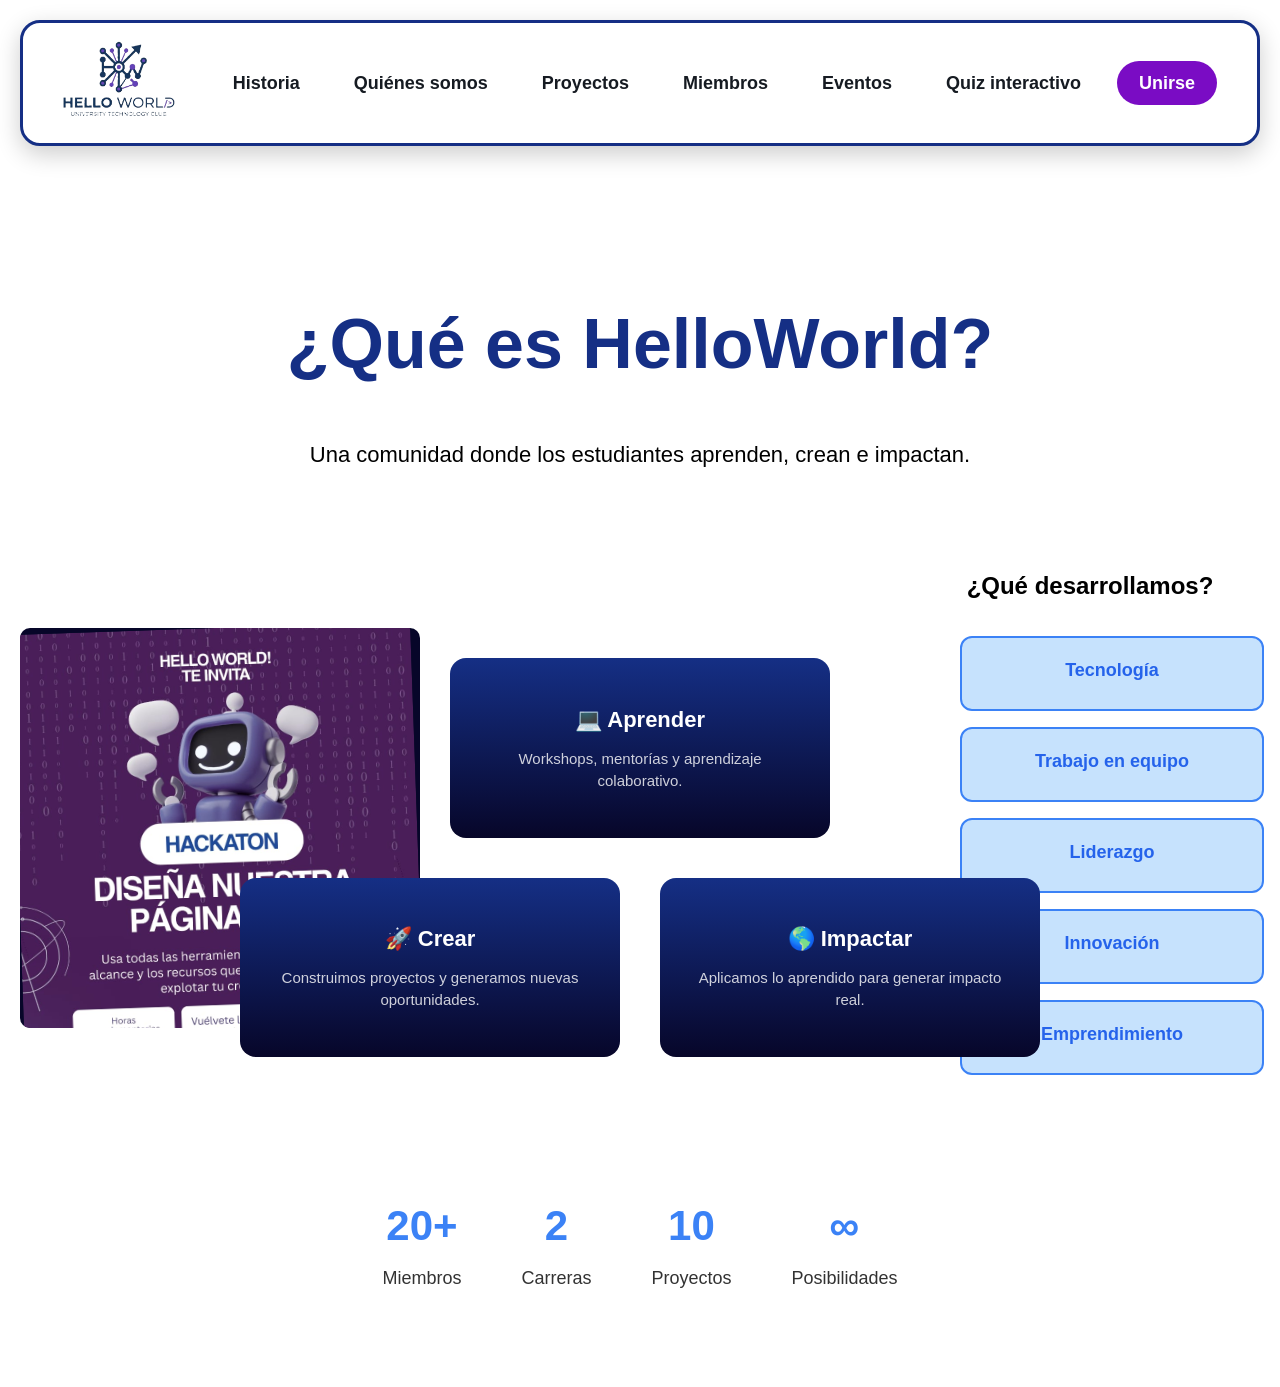
==== about.html @ bf816fd1 "Add files via upload Prueba con cambios de claude" ====
<!DOCTYPE html>
<html lang="es">
<head>
  <meta charset="UTF-8">
  <meta name="viewport" content="width=device-width, initial-scale=1.0">
  <title>Qué es HelloWorld</title>
  <!-- Hoja de estilos principal -->
  <link rel="stylesheet" href="styles.css">
</head>

<body>

   <!-- ================= NAVBAR ================= -->
  <nav class="navbar">

    <!-- Logo que redirige al inicio -->
    <a href="index.html" class="logo">
      <img src="Multimedia/About/logoHW.png" alt="HelloWorld Logo">
    </a>

    <!-- Checkbox usado para activar el menú responsive -->
    <input type="checkbox" id="menu-toggle">

    <!-- Icono hamburguesa visible en móviles -->
    <label for="menu-toggle" class="menu-icon">
      ☰
    </label>

    <!-- Enlaces de navegación -->
    <ul class="nav-links">
            <li><a href="historia.html">Historia</a></li>
            <li><a href="about.html">Quiénes somos</a></li>
            <li><a href="projects.html">Proyectos</a></li>
            <li><a href="Miembros.html">Miembros</a></li>
            <li><a href="EVENTOS.html">Eventos</a></li>
            <li><a href="QUIZ.html">Quiz interactivo</a></li>
            <li class="join"><a href="Registro.html">Unirse</a></li>
        </ul>

  </nav>
  <!-- ================= SECCIÓN ABOUT ================= -->
  <section class="about">

    <!-- Encabezado de la sección -->
    <div class="about-header">
      <h1>¿Qué es HelloWorld?</h1>
      <p>Una comunidad donde los estudiantes aprenden, crean e impactan.</p>
    </div>

    <!-- Layout principal (carrusel + tarjetas + skills) -->
    <section class="about-layout">

      <!-- Carrusel vertical de fotos -->
      <div class="photo-carousel">
        <div class="carousel-track">
          <img src="Multimedia/About/carr1.jpeg">
          <img src="Multimedia/About/carr2.jpeg">
          <img src="Multimedia/About/carr3.jpeg">
          <img src="Multimedia/About/carr4.jpeg">
          <img src="Multimedia/About/carr5.jpeg">

          <!-- Duplicadas para crear efecto de loop en el carrusel -->
          <img src="Multimedia/About/carr1.jpeg">
          <img src="Multimedia/About/carr2.jpeg">
          <img src="Multimedia/About/carr3.jpeg">
          <img src="Multimedia/About/carr4.jpeg">
          <img src="Multimedia/About/carr5.jpeg">
        </div>
      </div>

      <!-- Tarjetas principales del club -->
      <div class="cards-triangle">

        <!-- TARJETA: APRENDER -->
        <div class="card aprender">

          <div class="card-header">
            <h2>💻 Aprender</h2>
            <p class="short-text">
              Workshops, mentorías y aprendizaje colaborativo.
            </p>
          </div>

          <!-- Información extendida que aparece al hacer hover -->
          <div class="card-expanded">
            <img src="Multimedia/About/aprende.jpg">

            <p>
              Aquí los estudiantes pueden aprender unos de otros,
              participar en proyectos reales y desarrollar tanto
              habilidades técnicas como habilidades blandas.
            </p>

            <p>
              No importa la carrera que estudies. HelloWorld es un
              espacio para que estudiantes de distintas áreas
              compartan conocimiento y aprendan juntos.
            </p>
          </div>

        </div>

        <!-- TARJETA: CREAR -->
        <div class="card crear">

          <div class="card-header">
            <h2>🚀 Crear</h2>
            <p class="short-text">
              Construimos proyectos y generamos nuevas oportunidades.
            </p>
          </div>

          <div class="card-expanded">
            <img src="Multimedia/About/crear.png">

            <p>
              En HelloWorld creemos que crear no solo significa desarrollar tecnología,
              sino también construir relaciones y oportunidades. A través de proyectos,
              hackatones y colaboraciones, los miembros pueden conectar con otros
              estudiantes, mentores y profesionales.
            </p>

            <p>
              Estas experiencias permiten desarrollar habilidades técnicas como
              programación o diseño, pero también habilidades clave como trabajo
              en equipo, liderazgo y comunicación.
            </p>
          </div>

        </div>

        <!-- TARJETA: IMPACTAR -->
        <div class="card impactar">

          <div class="card-header">
            <h2>🌎 Impactar</h2>
            <p class="short-text">
              Aplicamos lo aprendido para generar impacto real.
            </p>
          </div>

          <div class="card-expanded">
            <img src="Multimedia/About/impacto.png">

            <p>
              En HelloWorld buscamos aplicar todo lo aprendido dentro del club
              para resolver problemas reales y generar un impacto positivo
              en nuestra comunidad universitaria.
            </p>

            <p>
              Nuestro objetivo no solo es desarrollar tecnología, sino también
              fortalecer la unión entre estudiantes y crear un espacio donde
              cada miembro pueda crecer personal y profesionalmente.
            </p>

            <p>
              Aspiramos a que HelloWorld sea un punto de referencia dentro
              de los clubs de la facultad y una plataforma que impulse a
              nuestros miembros a convertirse en líderes del futuro.
            </p>
          </div>

        </div>

      </div>

      <!-- Lista de habilidades desarrolladas en el club -->
      <div class="skills">

        <h3>¿Qué desarrollamos?</h3>

        <ul>

          <li>
            <span class="skill-title">Tecnología</span>
            <span class="skill-desc">
              Programación, hardware y desarrollo de proyectos.
            </span>
          </li>

          <li>
            <span class="skill-title">Trabajo en equipo</span>
            <span class="skill-desc">
              Colaboración entre estudiantes de distintas carreras.
            </span>
          </li>

          <li>
            <span class="skill-title">Liderazgo</span>
            <span class="skill-desc">
              Organización y dirección de proyectos tecnológicos.
            </span>
          </li>

          <li>
            <span class="skill-title">Innovación</span>
            <span class="skill-desc">
              Creación de ideas y soluciones nuevas.
            </span>
          </li>

          <li>
            <span class="skill-title">Emprendimiento</span>
            <span class="skill-desc">
              Desarrollo de proyectos con visión de impacto.
            </span>
          </li>

        </ul>

      </div>

    </section>

    <!-- ================= ESTADÍSTICAS ================= -->
    <div class="stats">

      <div class="stat">
        <h2>20+</h2>
        <p>Miembros</p>
      </div>

      <div class="stat">
        <h2>2</h2>
        <p>Carreras</p>
      </div>

      <div class="stat">
        <h2>10</h2>
        <p>Proyectos</p>
      </div>

      <div class="stat">
        <h2>∞</h2>
        <p>Posibilidades</p>
      </div>

    </div>

  </section>

  <script>
    // Soporte táctil para las tarjetas en móvil
    document.querySelectorAll('.card').forEach(card => {
      card.addEventListener('click', () => {
        card.classList.toggle('card-active');
      });
    });
  </script>

</body>

</html>
---- styles.css ----
/* ================= GLOBAL ================= */

body{
  font-family: Arial, sans-serif;
  margin:0;
}


/* ================= NAVBAR ================= */

.navbar{
  position:sticky;
  top:10px;

  display:flex;
  justify-content:space-between;
  align-items:center;

  padding:18px 40px;
  margin:20px;

  background:white;
  border:3px solid #152f85;
  border-radius:20px;

  box-shadow:0 8px 25px rgba(0,0,0,0.2);
  backdrop-filter:blur(10px);

  z-index:1000;
}

.nav-links{
  display:flex;
  align-items:center;
  gap:18px;

  list-style:none;
}

.nav-links a{
  font-size:18px;
  font-weight:600;

  color:#161B22;
  text-decoration:none;

  padding:12px 18px;
  border-radius:50px;

  transition:all 0.3s ease;
  cursor:pointer;
}

.nav-links a:hover{
  background:#152f85;
  color:white;
  transform:translateY(-2px);
}

/* botón unirse */

.join a{
  background:#7a0cc4;
  color:white;
  padding:12px 22px;
  border-radius:50px;
}

.join a:hover{
  background:#e100ff;
  transform:scale(1.05);
}


/* ================= LOGO ================= */

.logo img{
  height:80px;
  width:auto;

  cursor:pointer;

  transition:transform 0.25s ease, filter 0.25s ease;
}

.logo img:hover{
  transform:scale(1.1);
  filter:brightness(1.1);
}

.logo img:active{
  transform:scale(0.96);
}

/* ================= HERO ================= */

.hero{
  height:90vh;

  display:flex;
  justify-content:center;
  align-items:center;

  text-align:center;

  background-size:cover;
  background-position:center;
  background-repeat:no-repeat;
  background-image: linear-gradient(rgba(1, 5, 35, 0.5), rgba(21, 1, 156, 0.5)),
      url("Multimedia/About/fondo_pag.png");
  
  
}

/* contenido central */

.hero-content{
  position:relative;
  background-image: 
    linear-gradient(rgba(0,0,0,0.5), rgba(0,0,0,0.5)),
    url("Multimedia/Projects/proyecto_principal.png");
  background-size:cover;
  background-position:center;

  padding:40px 60px;
  color: white;
  border-radius:20px;

  box-shadow:0 10px 30px rgba(0,0,0,0.2);

  max-width:500px;
}

.hero-btn{
  display:inline-block;
  margin-top:20px;

  background:#7a0cc4;
  color:white;

  padding:14px 30px;
  border-radius:50px;

  font-weight:bold;
  text-decoration:none;

  transition:all 0.3s ease;
}

.hero-btn:hover{
  background:#e100ff;
  transform:scale(1.08);
}
/* ================= ABOUT SECTION ================= */

.about{
  text-align:center;
  padding:80px 20px;

  background-image: url("Multimedia/About/fondo_pag.png");
  background-size:cover;
  background-position:center;
  background-repeat:no-repeat;
  background-attachment:fixed;
}

.about-header{
  color:black;
}

.about-header h1{
  color:#152f85;
  font-size:clamp(2.2rem, 8vw, 70px);
}

.about-header p{
  font-size:22px;
}


/* layout principal */

.about-layout{
  display:grid;
  grid-template-columns:minmax(250px,400px) 1fr minmax(250px,400px);

  gap:40px;
  align-items:center;

  margin-top:80px;
}


/* ================= CARDS ================= */

.cards{
  display:flex;
  gap:30px;
  justify-content:center;
  flex-wrap:wrap;
}

.cards-triangle{
  display:grid;
  grid-template-columns:repeat(2,260px);
  justify-content:center;

  gap:40px;
  margin-top:60px;

  position:relative;
}

.card{
  background:linear-gradient(180deg,#152f85,#070629);

  width:320px;
  padding:30px;

  border-radius:16px;

  cursor:pointer;
  overflow:hidden;
  position:relative;

  transition:0.4s;

  animation:float 4s ease-in-out infinite;
}

@keyframes float{
  0%{transform:translateY(0px);}
  50%{transform:translateY(-8px);}
  100%{transform:translateY(0px);}
}

.card:hover{
  transform:scale(1.07);

  box-shadow:
  0 10px 30px rgb(153,0,255),
  0 0 15px rgb(58,0,92);
}

.card-header{
  text-align:center;
  color:white;
}

.short-text{
  opacity:0.8;
}

.card-expanded{
  max-height:0;
  opacity:0;

  color:white;

  transition:all 0.4s ease;
}

.card-expanded img{
  width:100%;
  border-radius:8px;
  margin:15px 0;
}

.card:hover .card-expanded{
  max-height:650px;
  opacity:1;
}

.card h2{
  font-size:22px;
  margin-bottom:10px;
}

.card p{
  font-size:15px;
  line-height:1.5;
}


/* posiciones del triángulo */

.aprender{
  grid-column:1 / span 2;
  justify-self:center;
}

.crear{
  justify-self:end;
}

.impactar{
  justify-self:start;
}


/* ================= PHOTO CAROUSEL ================= */

.photo-carousel{
  height:400px;
  width:400px;

  overflow:hidden;

  border-radius:10px;
  background-color:#070629;
}

.carousel-track{
  display:flex;
  flex-direction:column;
  gap:20px;

  animation:scrollVertical 30s linear infinite;
}

.photo-carousel img{
  width:100%;
  border-radius:10px;
  object-fit:cover;
}

/* rotaciones decorativas */

.photo-carousel img:nth-child(1){ transform:rotate(-2deg); }
.photo-carousel img:nth-child(2){ transform:rotate(2deg); }
.photo-carousel img:nth-child(3){ transform:rotate(-1deg); }
.photo-carousel img:nth-child(4){ transform:rotate(1deg); }
.photo-carousel img:nth-child(5){ transform:rotate(-2deg); }

@keyframes scrollVertical{

  0%{
    transform:translateY(0);
  }

  100%{
    transform:translateY(-100%);
  }

}

.photo-carousel:hover .carousel-track{
  animation-play-state:paused;
}


/* ================= SKILLS ================= */

.skills{
  display:flex;
  flex-direction:column;
  justify-content:center;

  margin-right:40px;
  height:100%;

  font-family:sans-serif;
}

.skills h3{
  margin-bottom:20px;

  font-size:24px;
  font-weight:700;
}

.skills ul{
  list-style:none;
  padding:0;
}

/* cajas */

.skills li{
  background:#c6e2fd;

  padding:22px 20px;
  margin-bottom:16px;

  border-radius:12px;
  border:2px solid #3B82F6;

  width:100%;

  text-align:center;

  font-size:18px;
  font-weight:700;

  color:#2563eb;

  cursor:pointer;
  transition:0.3s;
}

/* descripción oculta */

.skill-desc{
  display:block;

  font-size:14px;
  font-weight:400;

  margin-top:6px;

  opacity:0;
  max-height:0;

  color:#4b5563;

  transition:0.3s;
}

/* hover */

.skills li:hover{
  border-color:#a855f7;
  color:#9333ea;

  transform:translateX(6px);
}

.skills li:hover .skill-desc{
  opacity:1;
  max-height:40px;
}


/* ================= STATS ================= */

.stats{
  display:flex;
  justify-content:center;
  gap:60px;

  margin-top:60px;

  text-align:center;
  flex-wrap:wrap;
}

.stat h2{
  font-size:42px;
  color:#3B82F6;
  margin-bottom:5px;
}

.stat p{
  font-family:sans-serif;
  font-size:18px;
  opacity:0.8;
}


/* ================= MENU RESPONSIVE ================= */

#menu-toggle{
  display:none;
}

.menu-icon{
  display:none;
  font-size:30px;
  cursor:pointer;
  color:#152f85;
}


/* ================= RESPONSIVE NAVBAR ================= */

@media (max-width:768px){

  .menu-icon{
    display:block;
  }

  .navbar{
    flex-wrap:wrap;
    gap:10px;
  }

  .nav-links{
    position:absolute;
    top:100%;
    left:0;

    width:100%;
    background:white;

    flex-direction:column;
    align-items:center;

    max-height:0;
    overflow:hidden;

    transition:0.4s;

    border-radius:0 0 20px 20px;
    box-shadow:0 10px 20px rgba(0,0,0,0.15);
  }

  #menu-toggle:checked + .menu-icon + .nav-links{
    max-height:350px;
    padding:20px 0;
  }

}


/* ================= RESPONSIVE TABLET ================= */

@media (max-width:1024px){

  .about-layout{
    grid-template-columns:1fr;
    gap:60px;
    justify-items:center;
  }

  .skills{
    margin-right:0;
    width:80%;
  }

  .photo-carousel{
    width:320px;
    height:320px;
  }

  .cards-triangle{
    grid-template-columns:1fr 1fr;
  }

  .card{
    width:280px;
  }

}


/* ================= RESPONSIVE MOBILE ================= */

@media (max-width:768px){

  .about{
    padding:60px 20px;
    background-attachment:scroll;
  }

  .cards-triangle{
    grid-template-columns:1fr;
  }

  .card{
    width:90%;
    max-width:420px;
  }

  .photo-carousel{
    width:100%;
    max-width:320px;

    height:auto;

    overflow-x:auto;
    overflow-y:hidden;

    scroll-snap-type:x mandatory;
  }

  .carousel-track{
    flex-direction:row;
    animation:none;
    gap:15px;
  }

  .photo-carousel img{
    width:220px;
    flex-shrink:0;

    scroll-snap-align:center;
  }

  .skills{
    width:90%;
  }

  .stats{
    gap:30px;
  }

  .stat h2{
    font-size:34px;
  }

  /* Hero responsive */
  .hero{
    height:auto;
    min-height:100vh;
    padding:40px 16px;
  }

  .hero-content{
    padding:30px 20px;
    max-width:100%;
  }

  .hero-content h1{
    font-size:clamp(1.6rem, 6vw, 2.5rem);
  }

  /* Projects */
  .projects-hero h1{
    font-size:clamp(2rem, 8vw, 60px);
  }

  .main-project{
    margin:20px 10px;
    padding:40px 20px;
    border-radius:20px;
  }

  .main-project h2{
    font-size:clamp(1.8rem, 7vw, 40px);
  }

  .hackathons{
    padding:40px 16px;
  }

  .project-ideas{
    padding:60px 16px;
  }

  /* Footer */
  .footer-container{
    flex-direction:column;
    align-items:flex-start;
    gap:20px;
  }

  .footer-links{
    flex-wrap:wrap;
    gap:12px;
  }

  /* Navbar margin mobile */
  .navbar{
    margin:10px;
  }
}


/* soporte táctil para tarjetas */
.card.card-active .card-expanded{
  max-height:650px;
  opacity:1;
}

/* ================= ESTILOS DEL FOOTER   ================= */

.site-footer {
  background: #FFFFFF; 
  border-top: 1px solid rgba(0, 0, 0, 0.1); 
  padding: 60px 20px 20px;
  margin-top: 100px;
  color: #0D1117; 
}

.footer-container {
  max-width: 1000px;
  margin: 0 auto;
  display: flex;
  justify-content: space-between;
  align-items: center;
  flex-wrap: wrap;
  gap: 30px;
}

.footer-brand h2 {
  margin: 0;
  font-size: 1.8rem;
  color: #0D1117; 
}

.tagline {
  color: #4B5563; 
  margin-top: 10px;
}

.footer-links {
  display: flex;
  gap: 20px;
}

.social-link {
  color: #1F2937; 
  text-decoration: none;
  font-family: 'JetBrains Mono', monospace;
  font-size: 0.9rem;
  transition: color 0.3s;
  font-weight: bold;
}

.social-link:hover {
  color: #3B82F6; 
}

.footer-bottom {
  text-align: center;
  margin-top: 50px;
  padding-top: 20px;
  border-top: 1px solid rgba(0, 0, 0, 0.1); 
}

.final-phrase {
  font-size: 1.1rem;
  font-weight: 500;
  color: #0D1117;
}

/* FACTOR WOW: EASTER EGG SCRIPT        */

#wow-easter-egg {
  position: fixed;
  top: 0;
  left: 0;
  width: 100vw;
  height: 100vh;
  background: rgba(13, 17, 23, 0.95);
  z-index: 9999;
  display: flex;
  justify-content: center;
  align-items: center;
  font-family: 'JetBrains Mono', 'Courier New', monospace;
  color: #00FF9C;
  backdrop-filter: blur(8px);
  animation: fadeInOverlay 0.3s ease-in-out;
}

.terminal-egg {
  background: #000000;
  border: 1px solid rgba(0, 255, 156, 0.3);
  padding: 40px;
  border-radius: 8px;
  box-shadow: 0 0 40px rgba(0, 255, 156, 0.15);
  max-width: 600px;
  width: 90%;
  text-align: left;
}

.terminal-egg p {
  font-size: 1.1rem;
  margin-bottom: 15px;
  line-height: 1.5;
}

.typewriter {
  overflow: hidden;
  border-right: .15em solid #00FF9C;
  white-space: nowrap;
  letter-spacing: .1em;
  animation: typing 1.5s steps(30, end), blink-caret .5s step-end infinite;
}

.fade-in-1 { animation: fadeInText 0.5s ease-in-out 1.5s both; }
.fade-in-2 { animation: fadeInText 0.5s ease-in-out 2.5s both; }
.fade-in-3 { animation: fadeInText 0.5s ease-in-out 3.5s both; }

.secret-cta {
  background: #00FF9C;
  color: #000;
  border: none;
  padding: 12px 20px;
  font-family: inherit;
  font-size: 1rem;
  font-weight: bold;
  cursor: pointer;
  transition: all 0.3s;
  margin-right: 15px;
}

.secret-cta.outline {
  background: transparent;
  color: #00FF9C;
  border: 1px solid #00FF9C;
}

.secret-cta:hover {
  transform: translateY(-2px);
  box-shadow: 0 5px 15px rgba(0, 255, 156, 0.3);
}

.secret-cta.outline:hover {
  background: rgba(0, 255, 156, 0.1);
}

@keyframes typing { from { width: 0 } to { width: 100% } }
@keyframes blink-caret { from, to { border-color: transparent } 50% { border-color: #00FF9C; } }
@keyframes fadeInOverlay { from { opacity: 0; } to { opacity: 1; } }
@keyframes fadeInText { from { opacity: 0; transform: translateY(10px); } to { opacity: 1; transform: translateY(0); } }

/* ================= Seccion PROJECTS================= */

/* ================= PROJECTS HERO ================= */

.projects-hero{

text-align:center;
padding:100px 20px;

background:linear-gradient(180deg,#152f85,#070629);
color:white;

}

.projects-hero h1{
font-size:clamp(2rem, 8vw, 60px);
margin-bottom:20px;
}

.projects-hero p{
font-size:20px;
max-width:700px;
margin:auto;
opacity:0.9;
}


/* ================= MAIN PROJECT ================= */

.main-project{
    background-image: 
    linear-gradient(rgba(0,0,0,0.5), rgba(0,0,0,0.5)),
    url("Multimedia/Projects/proyecto_principal.png");
    background-size: cover;
    background-position: center;
    background-repeat: no-repeat;
    text-align: center;
    padding:80px 60px;
    border-radius:40px;
    margin:40px;

}

.main-project h2{
  color:#152f85;
  font-size:clamp(1.8rem, 6vw, 60px);
  -webkit-text-stroke: 2px white;
}

.main-project h3{
  color:#152f85;
  font-size: 30px;
}

.main-project p{
  font-size: 22px;

}

.main-project-card{

max-width:700px;
margin:auto;

background:rgba(255,255,255,0.85); 
padding:40px;

border-radius:14px;

border:2px solid #3B82F6;

}


/* ================= HACKATHONS ================= */

.hackathons{
  background:
    url("Multimedia/About/fondo_pag.png");

  padding:60px 40px;
  position:relative;

}
.hack-title{
  color: #3144f1;
  font-size: 35px;
  text-align: center;
}

.hack-desc{
  font-size: 12px;
  text-align: center;
  padding-left: 10px;
}
.hackathon-grid{

display:grid;
grid-template-columns:repeat(auto-fit,minmax(260px,1fr));

gap:30px;
margin-top:40px;

}
.hack-card{

background:white;

padding:25px;

border-radius:12px;

border:2px solid #3B82F6;

transition:0.3s;

}

.hack-card:hover{

transform:translateY(-6px);

box-shadow:0 10px 25px rgba(0,0,0,0.2);

background-color: #a855f7;
color: #f8fafc;

}

.hack-card span{

display:block;
margin-top:10px;

font-size:14px;
opacity:0.8;

}

.detalles h3{
  font-size: 12px;
  text-align: center;
}


/* ================= IDEAS ================= */

.project-ideas{

padding:80px 20px;
text-align:center;
background:
  url("Multimedia/About/fondo_pag.png");

}

.ideas-grid{

display:grid;

grid-template-columns:repeat(auto-fit,minmax(260px,1fr));

gap:30px;

margin-top:40px;

}

.idea-card{

background:white;

padding:25px;

border-radius:12px;

border:2px solid #7a0cc4;

transition:0.3s;

}

.idea-card:hover{

transform:scale(1.05);

box-shadow:0 10px 25px rgba(0,0,0,0.2);

}


/* ================= CTA ================= */

.projects-cta{

padding:100px 20px;

text-align:center;

background:linear-gradient(180deg,#070629,#152f85);
color:white;

}

.cta-btn{

display:inline-block;

margin-top:20px;

background:#7a0cc4;
color:white;

padding:14px 30px;

border-radius:50px;

text-decoration:none;

font-weight:600;

transition:0.3s;

}

.cta-btn:hover{

background:#e100ff;
transform:scale(1.05);

}
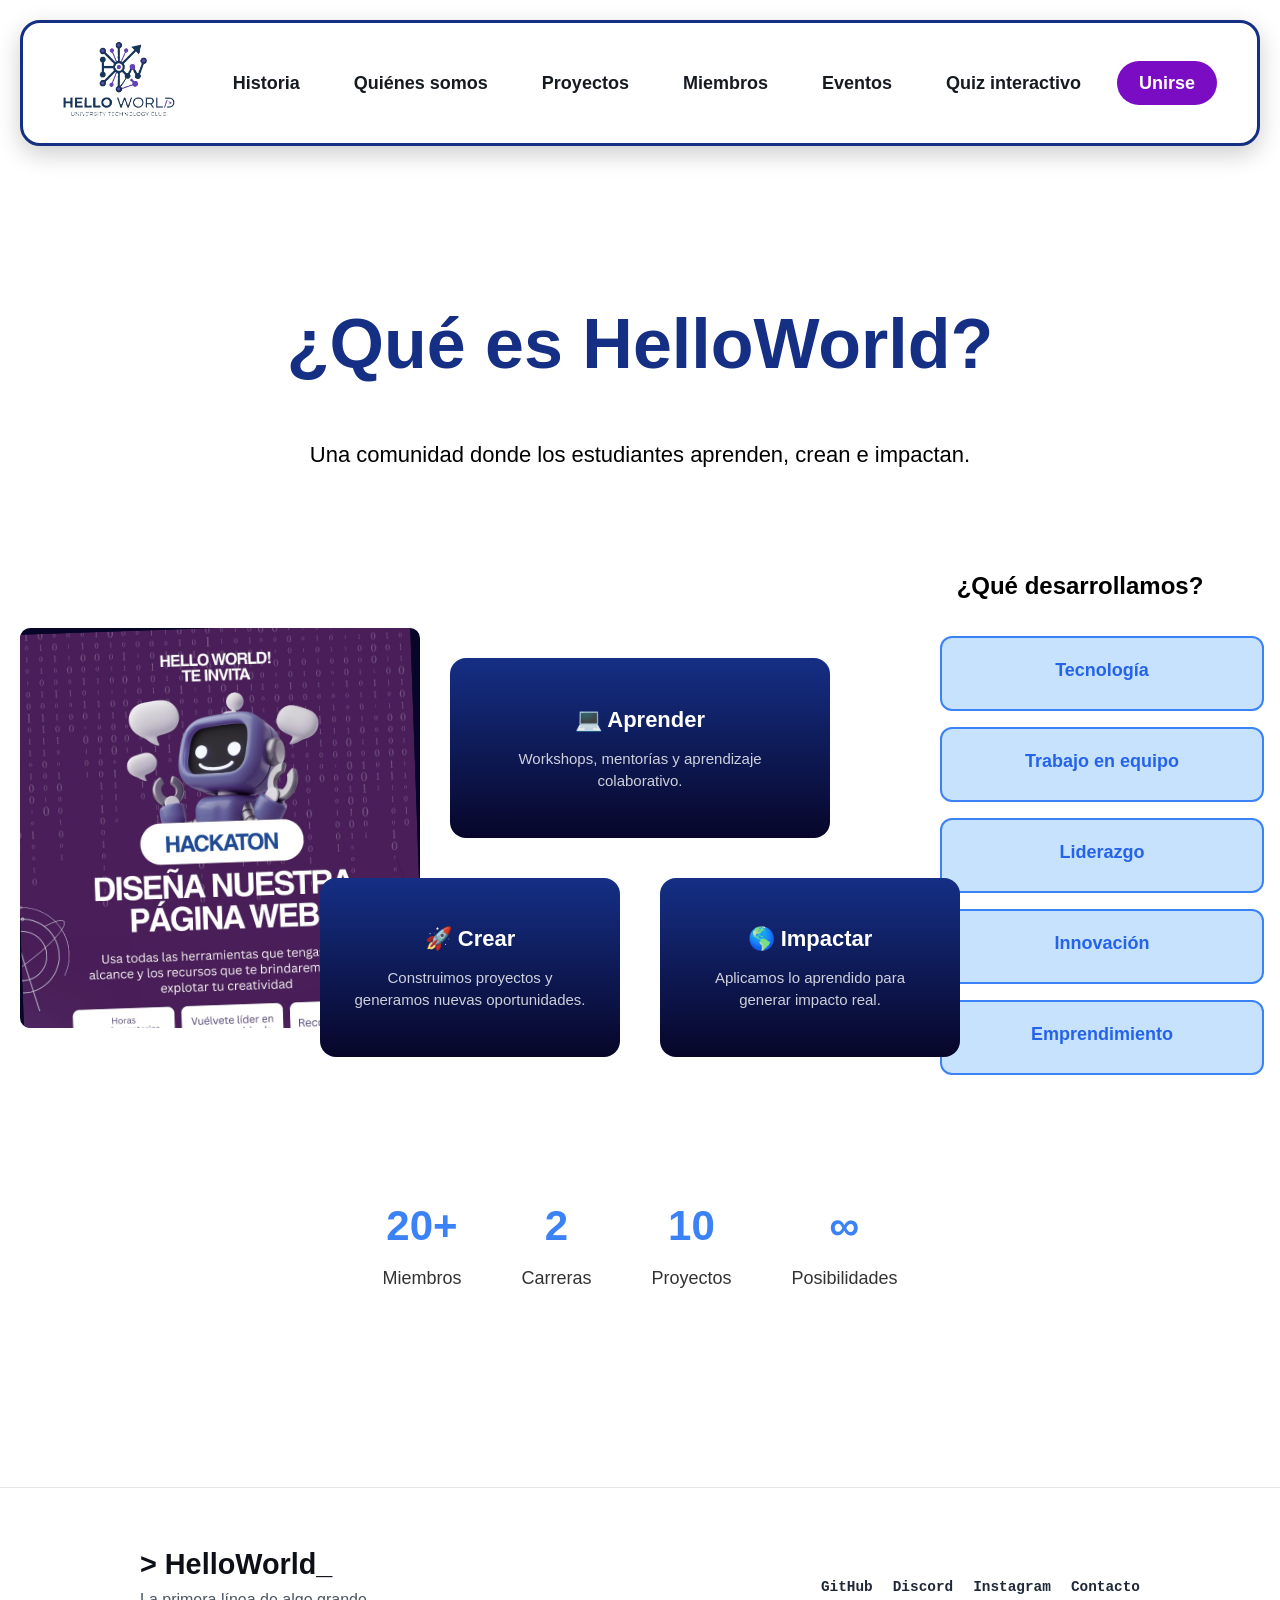
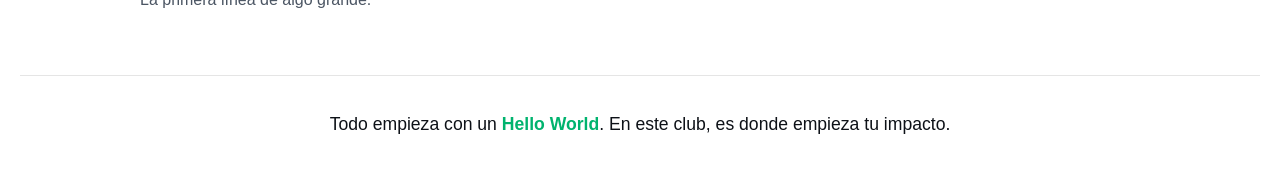
==== commit a9c237c1: "Add files via upload" ====
--- a/about.html
+++ b/about.html
@@ -249,6 +249,24 @@
     });
   </script>
 
+  <footer class="site-footer">
+    <div class="footer-container">
+      <div class="footer-brand">
+        <h2 class="mono-text">> HelloWorld_</h2>
+        <p class="tagline">La primera línea de algo grande.</p>
+      </div>
+      <div class="footer-links">
+        <a href="https://github.com/HelloWorldClub" target="_blank" class="social-link">GitHub</a>
+        <a href="#" class="social-link">Discord</a>
+        <a href="#" class="social-link">Instagram</a>
+        <a href="mailto:contacto@helloworld.com" class="social-link">Contacto</a>
+      </div>
+    </div>
+    <div class="footer-bottom">
+      <p class="final-phrase">Todo empieza con un <span style="color:#00B36E;font-weight:bold;">Hello World</span>. En este club, es donde empieza tu impacto.</p>
+    </div>
+  </footer>
+
 </body>
 
 </html>
--- a/styles.css
+++ b/styles.css
@@ -202,19 +202,23 @@
 
 .cards-triangle{
   display:grid;
-  grid-template-columns:repeat(2,260px);
+  grid-template-columns:repeat(auto-fit, minmax(240px, 1fr));
   justify-content:center;
 
   gap:40px;
   margin-top:60px;
 
   position:relative;
+  max-width:700px;
+  margin-left:auto;
+  margin-right:auto;
 }
 
 .card{
   background:linear-gradient(180deg,#152f85,#070629);
 
-  width:320px;
+  width:100%;
+  max-width:320px;
   padding:30px;
 
   border-radius:16px;
@@ -282,19 +286,20 @@
 }
 
 
-/* posiciones del triángulo */
-
-.aprender{
-  grid-column:1 / span 2;
-  justify-self:center;
-}
-
-.crear{
-  justify-self:end;
-}
-
-.impactar{
-  justify-self:start;
+/* posiciones del triángulo — solo en pantallas grandes */
+@media (min-width:600px){
+  .aprender{
+    grid-column:1 / span 2;
+    justify-self:center;
+  }
+
+  .crear{
+    justify-self:end;
+  }
+
+  .impactar{
+    justify-self:start;
+  }
 }
 
 
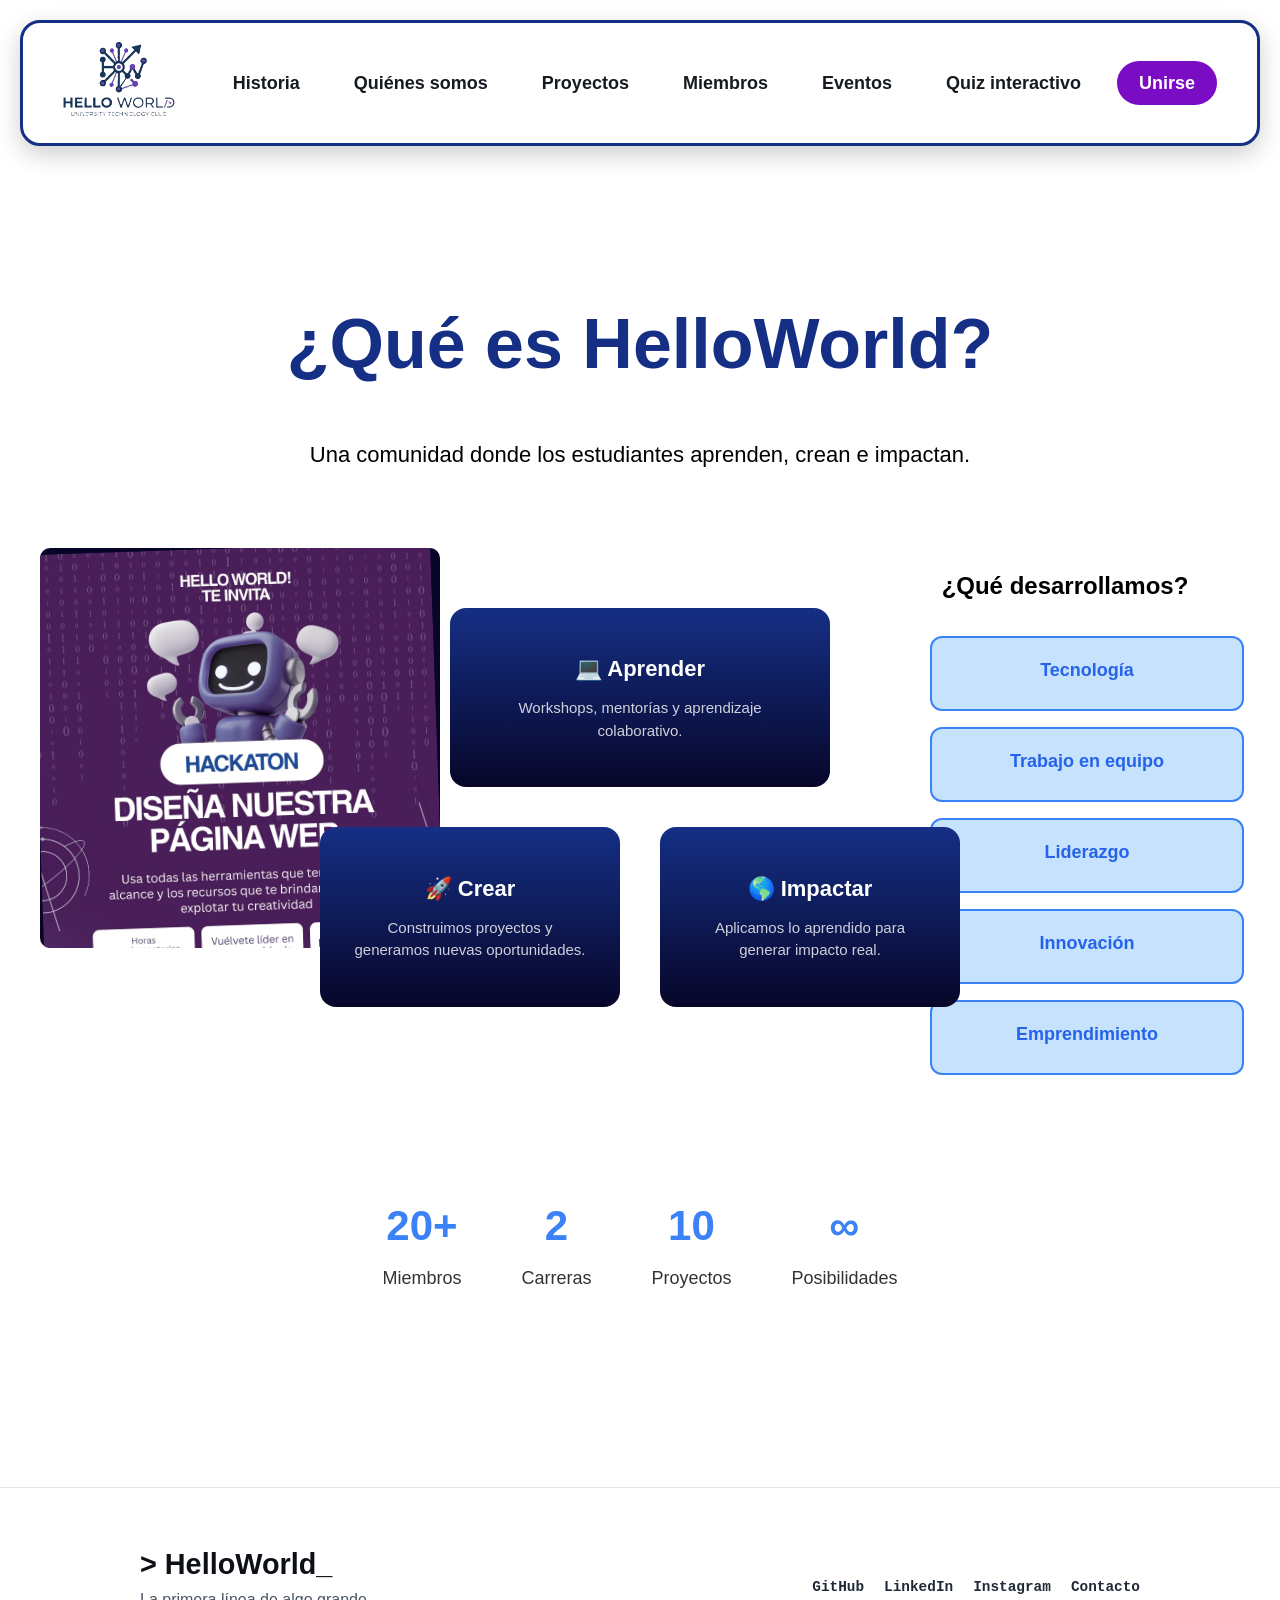
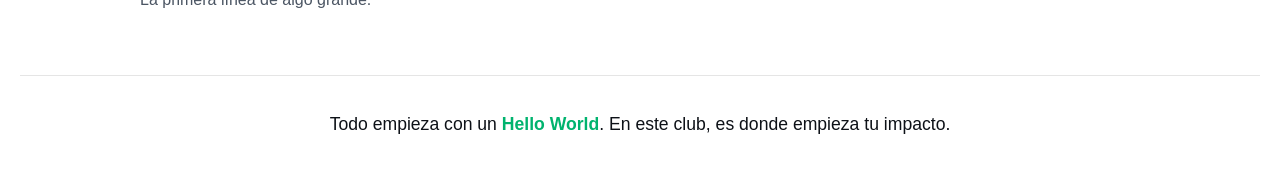
==== commit 0b7f6abe: "Add files via upload Version 3" ====
--- a/about.html
+++ b/about.html
@@ -53,18 +53,18 @@
       <!-- Carrusel vertical de fotos -->
       <div class="photo-carousel">
         <div class="carousel-track">
-          <img src="Multimedia/About/carr1.jpeg">
-          <img src="Multimedia/About/carr2.jpeg">
-          <img src="Multimedia/About/carr3.jpeg">
-          <img src="Multimedia/About/carr4.jpeg">
-          <img src="Multimedia/About/carr5.jpeg">
+          <img src="Multimedia/About/carr1.jpeg" loading="lazy" alt="Foto 1">
+          <img src="Multimedia/About/carr2.jpeg" loading="lazy" alt="Foto 2">
+          <img src="Multimedia/About/carr3.jpeg" loading="lazy" alt="Foto 3">
+          <img src="Multimedia/About/carr4.jpeg" loading="lazy" alt="Foto 4">
+          <img src="Multimedia/About/carr5.jpeg" loading="lazy" alt="Foto 5">
 
           <!-- Duplicadas para crear efecto de loop en el carrusel -->
-          <img src="Multimedia/About/carr1.jpeg">
-          <img src="Multimedia/About/carr2.jpeg">
-          <img src="Multimedia/About/carr3.jpeg">
-          <img src="Multimedia/About/carr4.jpeg">
-          <img src="Multimedia/About/carr5.jpeg">
+          <img src="Multimedia/About/carr1.jpeg" loading="lazy" alt="Foto 1">
+          <img src="Multimedia/About/carr2.jpeg" loading="lazy" alt="Foto 2">
+          <img src="Multimedia/About/carr3.jpeg" loading="lazy" alt="Foto 3">
+          <img src="Multimedia/About/carr4.jpeg" loading="lazy" alt="Foto 4">
+          <img src="Multimedia/About/carr5.jpeg" loading="lazy" alt="Foto 5">
         </div>
       </div>
 
@@ -256,10 +256,10 @@
         <p class="tagline">La primera línea de algo grande.</p>
       </div>
       <div class="footer-links">
-        <a href="https://github.com/HelloWorldClub" target="_blank" class="social-link">GitHub</a>
-        <a href="#" class="social-link">Discord</a>
-        <a href="#" class="social-link">Instagram</a>
-        <a href="mailto:contacto@helloworld.com" class="social-link">Contacto</a>
+        <a href="https://github.com/anagmc059" target="_blank" class="social-link">GitHub</a>
+        <a href="https://www.linkedin.com/in/hello-world-undefined-5243573b5?utm_source=share_via&utm_content=profile&utm_medium=member_android" target="_blank" class="social-link">LinkedIn</a>
+        <a href="https://www.instagram.com/helloworld_unam?igsh=NGc1cXB5MWlveDVn" target="_blank" class="social-link">Instagram</a>
+        <a href="https://www.itsebastianvz.dev/" target="_blank" class="social-link">Contacto</a>
       </div>
     </div>
     <div class="footer-bottom">
--- a/styles.css
+++ b/styles.css
@@ -182,12 +182,16 @@
 
 .about-layout{
   display:grid;
-  grid-template-columns:minmax(250px,400px) 1fr minmax(250px,400px);
-
-  gap:40px;
-  align-items:center;
+  grid-template-columns:minmax(200px,350px) 1fr minmax(200px,350px);
+
+  gap:30px;
+  align-items:start;
 
   margin-top:80px;
+  max-width:1400px;
+  margin-left:auto;
+  margin-right:auto;
+  padding:0 20px;
 }
 
 
@@ -519,17 +523,22 @@
 
 /* ================= RESPONSIVE TABLET ================= */
 
-@media (max-width:1024px){
+@media (max-width:1100px){
 
   .about-layout{
     grid-template-columns:1fr;
-    gap:60px;
+    gap:50px;
     justify-items:center;
+  }
+
+  .about{
+    background-attachment:scroll;
   }
 
   .skills{
     margin-right:0;
-    width:80%;
+    width:90%;
+    max-width:500px;
   }
 
   .photo-carousel{
@@ -538,11 +547,13 @@
   }
 
   .cards-triangle{
-    grid-template-columns:1fr 1fr;
+    grid-template-columns:repeat(auto-fit, minmax(220px, 280px));
+    max-width:620px;
   }
 
   .card{
-    width:280px;
+    width:100%;
+    max-width:280px;
   }
 
 }
